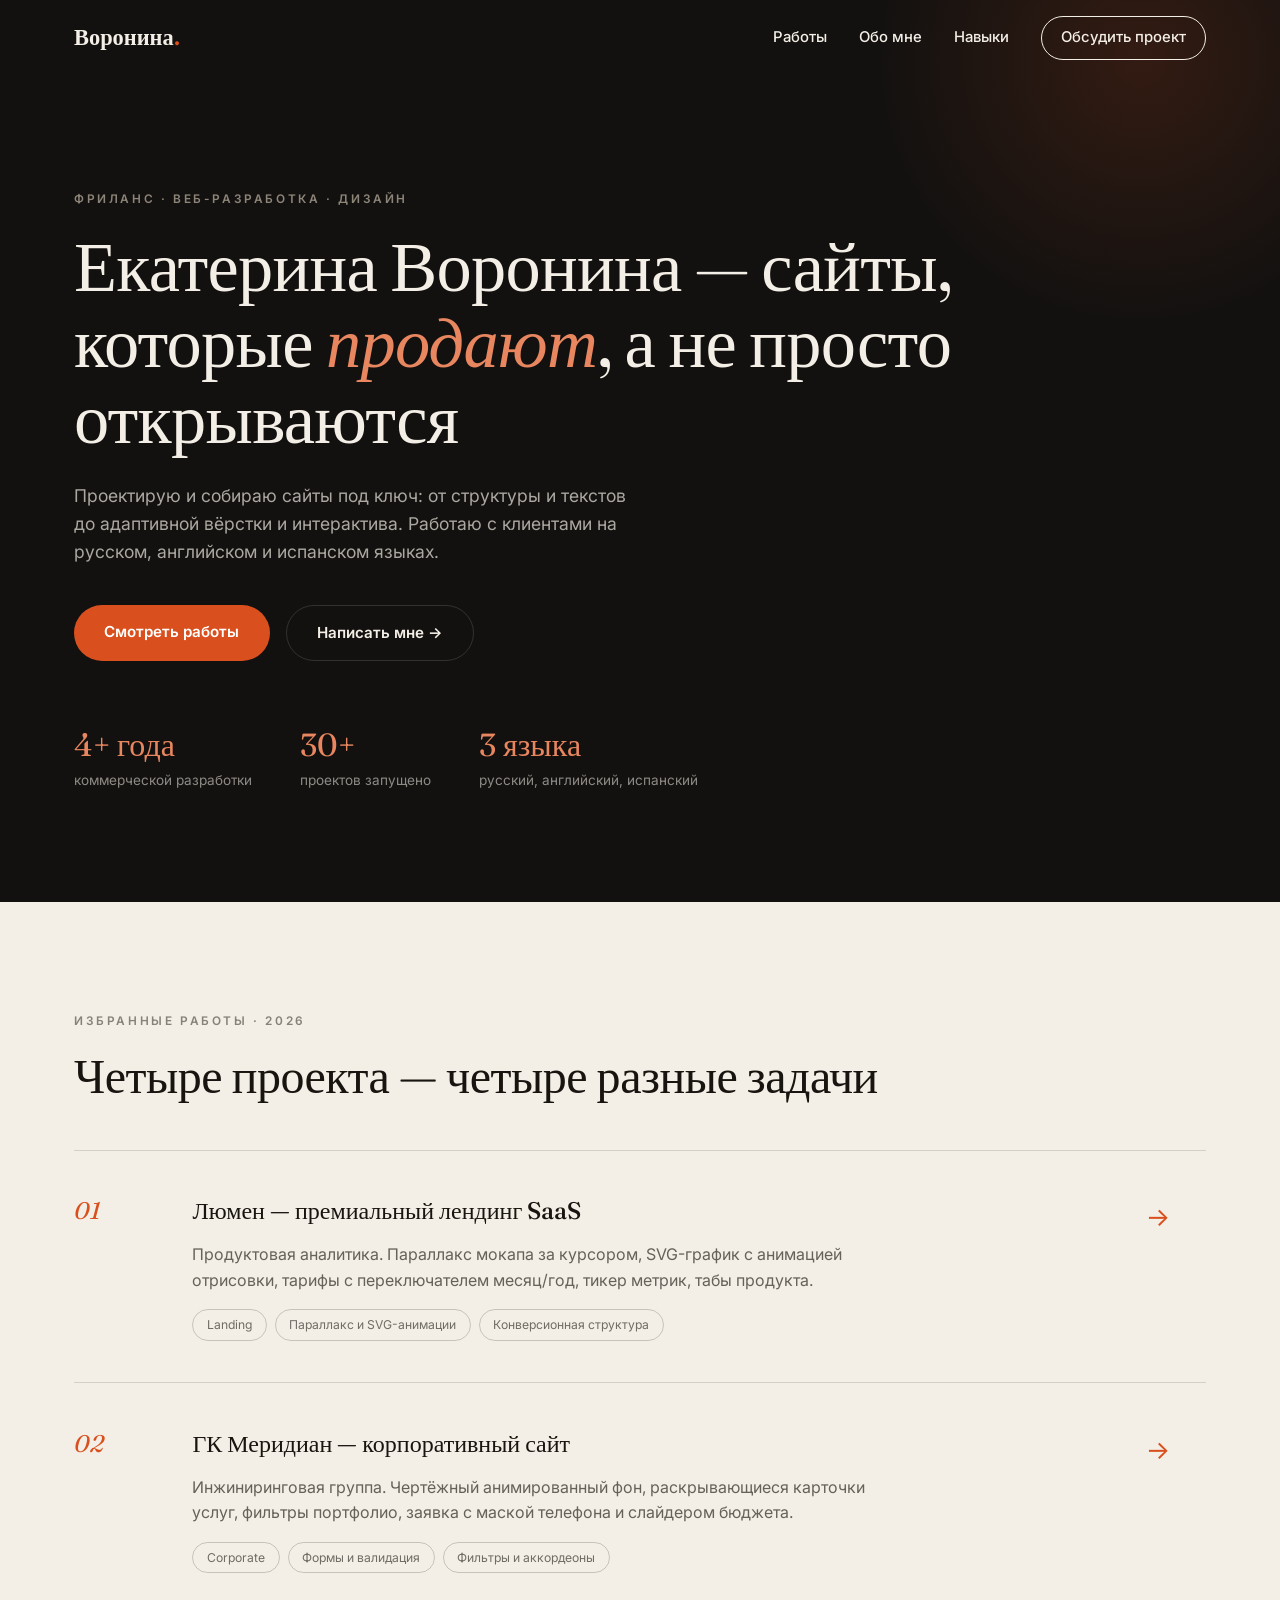
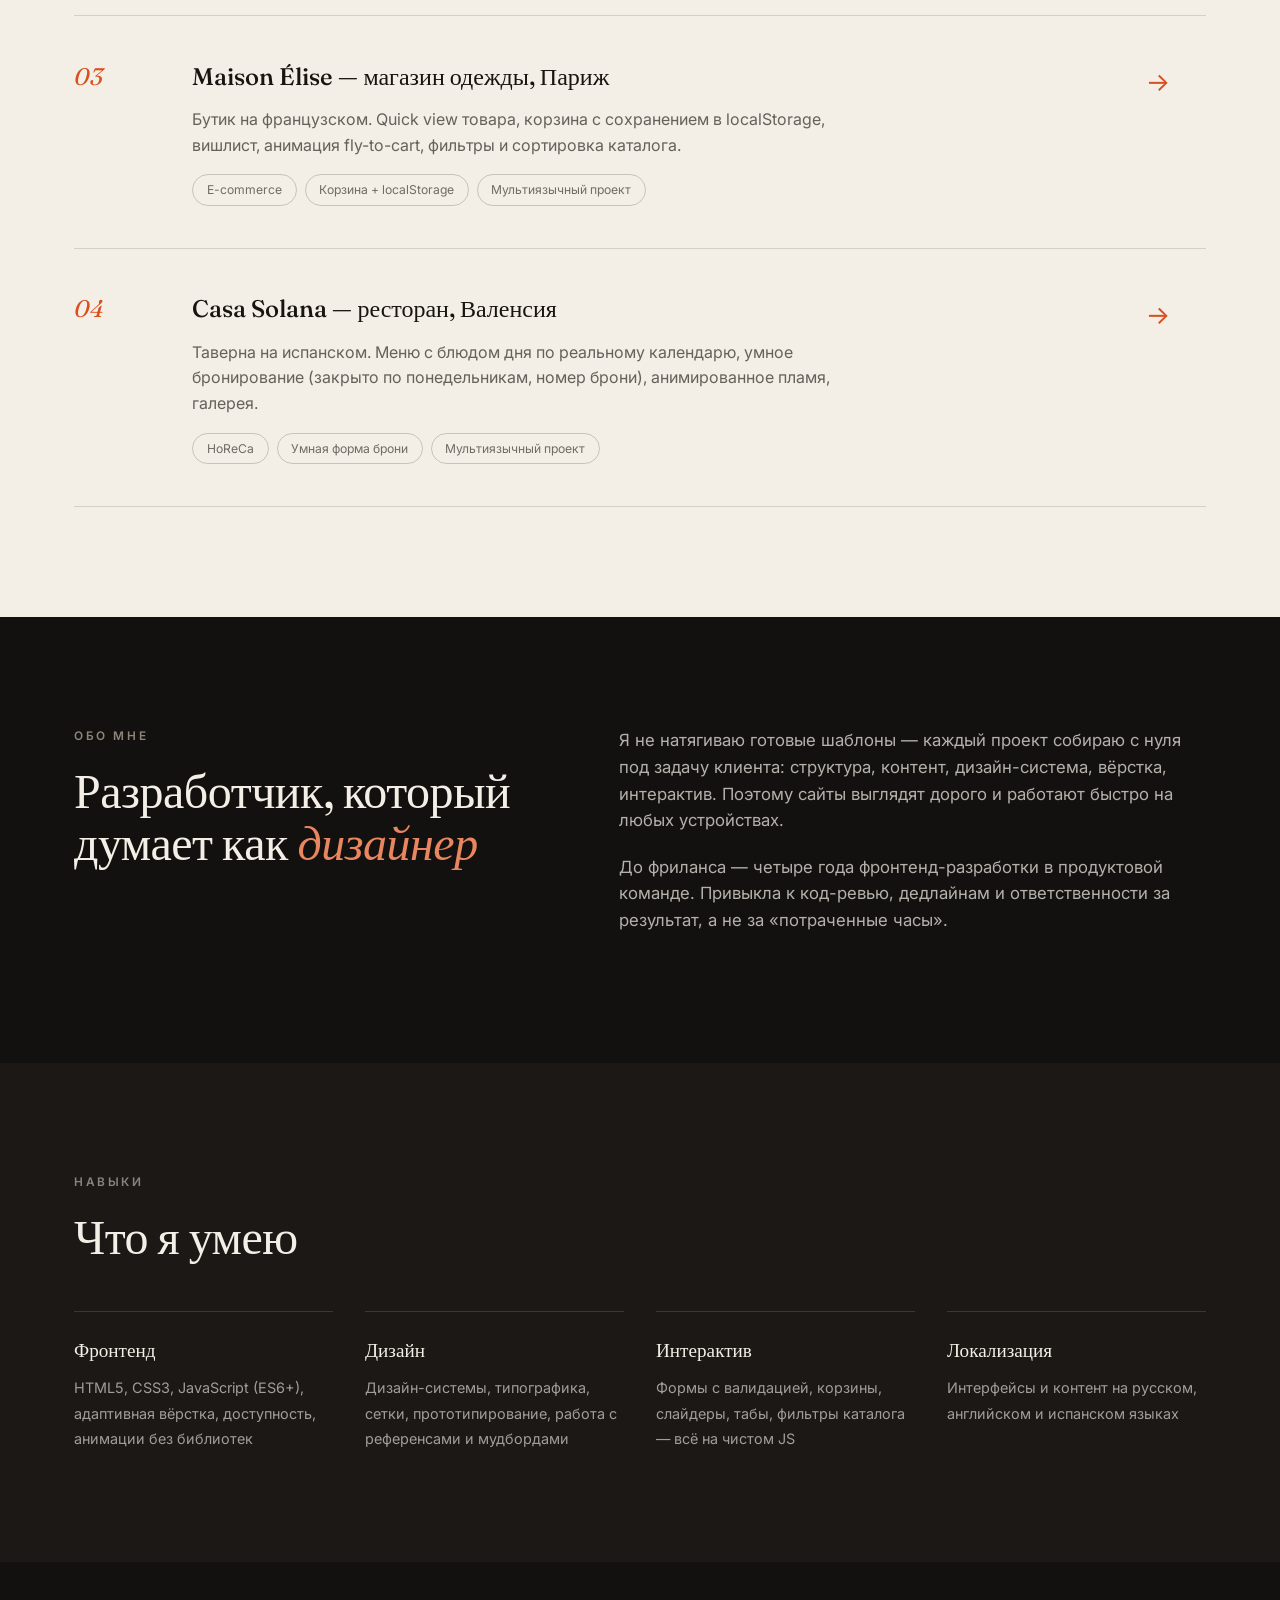
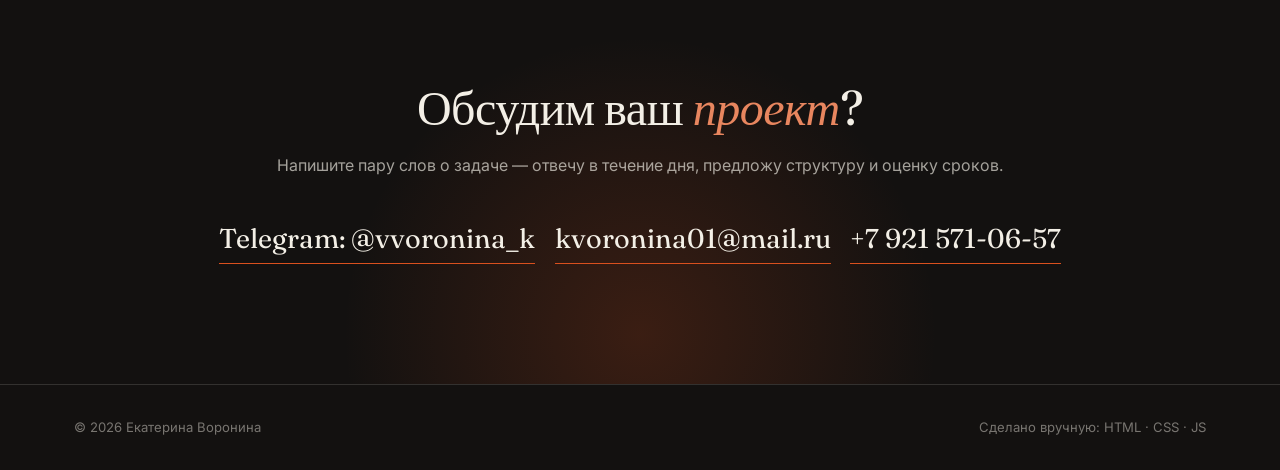
==== index.html @ fabebc10 "Initial commit: portfolio with 4 projects" ====
<!DOCTYPE html>
<html lang="ru">
<head>
<meta charset="UTF-8">
<meta name="viewport" content="width=device-width, initial-scale=1.0">
<title>Екатерина Воронина — фриланс-разработчик сайтов</title>
<meta name="description" content="Портфолио Екатерины Ворониной: премиальные лендинги, корпоративные сайты, интернет-магазины и сайты ресторанов. Дизайн и фронтенд-разработка под ключ.">
<link rel="preconnect" href="https://fonts.googleapis.com">
<link rel="preconnect" href="https://fonts.gstatic.com" crossorigin>
<link href="https://fonts.googleapis.com/css2?family=Fraunces:ital,opsz,wght@0,9..144,300..700;1,9..144,300..700&family=Inter:wght@400;500;600&display=swap" rel="stylesheet">
<link rel="icon" type="image/svg+xml" href="favicon.svg">
<link rel="stylesheet" href="hub.css">
</head>
<body>

<header class="site-header" id="siteHeader">
  <div class="container header-inner">
    <a href="#" class="logo">Воронина<span>.</span></a>
    <nav class="nav" id="nav">
      <a href="#works">Работы</a>
      <a href="#about">Обо мне</a>
      <a href="#skills">Навыки</a>
      <a href="#contact" class="nav-cta">Обсудить проект</a>
    </nav>
    <button class="burger" id="burger" aria-label="Меню" aria-expanded="false"><span></span><span></span></button>
  </div>
</header>

<main>

<section class="hero">
  <div class="container">
    <p class="overline reveal">Фриланс · веб-разработка · дизайн</p>
    <h1 class="reveal d1">Екатерина Воронина — сайты, которые <em>продают</em>, а не просто открываются</h1>
    <p class="lead reveal d2">Проектирую и собираю сайты под ключ: от структуры и текстов до адаптивной вёрстки и интерактива. Работаю с клиентами на русском, английском и испанском языках.</p>
    <div class="hero-actions reveal d3">
      <a href="#works" class="btn btn-primary">Смотреть работы</a>
      <a href="#contact" class="btn btn-ghost">Написать мне →</a>
    </div>
    <dl class="hero-stats reveal d4">
      <div><dt>4+ года</dt><dd>коммерческой разработки</dd></div>
      <div><dt>30+</dt><dd>проектов запущено</dd></div>
      <div><dt>3 языка</dt><dd>русский, английский, испанский</dd></div>
    </dl>
  </div>
</section>

<section class="works" id="works">
  <div class="container">
    <p class="overline light reveal">Избранные работы · 2026</p>
    <h2 class="reveal d1">Четыре проекта — четыре разные задачи</h2>
    <div class="works-list">

      <a class="work reveal" href="01-premium-landing/index.html">
        <span class="work-num">01</span>
        <div class="work-body">
          <h3>Люмен — премиальный лендинг SaaS</h3>
          <p>Продуктовая аналитика. Параллакс мокапа за курсором, SVG-график с анимацией отрисовки, тарифы с переключателем месяц/год, тикер метрик, табы продукта.</p>
          <ul class="work-tags"><li>Landing</li><li>Параллакс и SVG-анимации</li><li>Конверсионная структура</li></ul>
        </div>
        <span class="work-arrow">→</span>
      </a>

      <a class="work reveal d1" href="02-corporate-site/index.html">
        <span class="work-num">02</span>
        <div class="work-body">
          <h3>ГК Меридиан — корпоративный сайт</h3>
          <p>Инжиниринговая группа. Чертёжный анимированный фон, раскрывающиеся карточки услуг, фильтры портфолио, заявка с маской телефона и слайдером бюджета.</p>
          <ul class="work-tags"><li>Corporate</li><li>Формы и валидация</li><li>Фильтры и аккордеоны</li></ul>
        </div>
        <span class="work-arrow">→</span>
      </a>

      <a class="work reveal d2" href="03-french-shop/index.html">
        <span class="work-num">03</span>
        <div class="work-body">
          <h3>Maison Élise — магазин одежды, Париж</h3>
          <p>Бутик на французском. Quick view товара, корзина с сохранением в localStorage, вишлист, анимация fly-to-cart, фильтры и сортировка каталога.</p>
          <ul class="work-tags"><li>E-commerce</li><li>Корзина + localStorage</li><li>Мультиязычный проект</li></ul>
        </div>
        <span class="work-arrow">→</span>
      </a>

      <a class="work reveal d3" href="04-spanish-restaurant/index.html">
        <span class="work-num">04</span>
        <div class="work-body">
          <h3>Casa Solana — ресторан, Валенсия</h3>
          <p>Таверна на испанском. Меню с блюдом дня по реальному календарю, умное бронирование (закрыто по понедельникам, номер брони), анимированное пламя, галерея.</p>
          <ul class="work-tags"><li>HoReCa</li><li>Умная форма брони</li><li>Мультиязычный проект</li></ul>
        </div>
        <span class="work-arrow">→</span>
      </a>

    </div>
  </div>
</section>

<section class="about" id="about">
  <div class="container about-grid">
    <div>
      <p class="overline reveal">Обо мне</p>
      <h2 class="reveal d1">Разработчик, который думает как <em>дизайнер</em></h2>
    </div>
    <div class="about-copy">
      <p class="reveal d2">Я не натягиваю готовые шаблоны — каждый проект собираю с нуля под задачу клиента: структура, контент, дизайн-система, вёрстка, интерактив. Поэтому сайты выглядят дорого и работают быстро на любых устройствах.</p>
      <p class="reveal d3">До фриланса — четыре года фронтенд-разработки в продуктовой команде. Привыкла к код-ревью, дедлайнам и ответственности за результат, а не за «потраченные часы».</p>
    </div>
  </div>
</section>

<section class="skills" id="skills">
  <div class="container">
    <p class="overline light reveal">Навыки</p>
    <h2 class="reveal d1">Что я умею</h2>
    <div class="skills-grid">
      <div class="skill reveal"><b>Фронтенд</b><span>HTML5, CSS3, JavaScript (ES6+), адаптивная вёрстка, доступность, анимации без библиотек</span></div>
      <div class="skill reveal d1"><b>Дизайн</b><span>Дизайн-системы, типографика, сетки, прототипирование, работа с референсами и мудбордами</span></div>
      <div class="skill reveal d2"><b>Интерактив</b><span>Формы с валидацией, корзины, слайдеры, табы, фильтры каталога — всё на чистом JS</span></div>
      <div class="skill reveal d3"><b>Локализация</b><span>Интерфейсы и контент на русском, английском и испанском языках</span></div>
    </div>
  </div>
</section>

<section class="contact" id="contact">
  <div class="container contact-inner">
    <h2 class="reveal">Обсудим ваш <em>проект</em>?</h2>
    <p class="reveal d1">Напишите пару слов о задаче — отвечу в течение дня, предложу структуру и оценку сроков.</p>
    <div class="contact-links reveal d2">
      <a href="https://t.me/vvoronina_k" class="contact-link">Telegram: @vvoronina_k</a>
      <a href="mailto:kvoronina01@mail.ru" class="contact-link">kvoronina01@mail.ru</a>
      <a href="tel:+79215710657" class="contact-link">+7 921 571-06-57</a>
    </div>
  </div>
</section>

</main>

<footer class="site-footer">
  <div class="container footer-inner">
    <span>© 2026 Екатерина Воронина</span>
    <span>Сделано вручную: HTML · CSS · JS</span>
  </div>
</footer>

<script src="hub.js"></script>
</body>
</html>
---- hub.css ----
/* ===== Портфолио Екатерины Ворониной — обложка ===== */
:root{
  --dark:#131110;
  --dark-2:#1b1816;
  --paper:#f3efe6;
  --ink:#181510;
  --terra:#d9501e;
  --terra-soft:#e8865f;
  --muted:#8d8578;
  --line:rgba(243,239,230,.14);
  --font-display:"Fraunces", Georgia, serif;
  --font-body:"Inter", -apple-system, sans-serif;
}
*{margin:0;padding:0;box-sizing:border-box}
html{scroll-behavior:smooth}
body{font-family:var(--font-body);background:var(--dark);color:var(--paper);line-height:1.6;font-size:16px;-webkit-font-smoothing:antialiased}
::selection{background:var(--terra);color:#fff}
.container{max-width:1180px;margin:0 auto;padding:0 24px}
h1,h2{font-family:var(--font-display);font-weight:400;line-height:1.08;letter-spacing:-.01em}
h1{font-size:clamp(2.4rem,5.6vw,4.4rem);max-width:20ch}
h2{font-size:clamp(1.9rem,3.8vw,3rem)}
h1 em,h2 em{font-style:italic;color:var(--terra-soft)}
h3{font-family:var(--font-display);font-size:1.5rem;font-weight:500}
.overline{font-size:.74rem;letter-spacing:.22em;text-transform:uppercase;color:var(--muted);font-weight:600;margin-bottom:1.2rem}
.overline.light{color:rgba(243,239,230,.5)}

/* header */
.site-header{position:fixed;inset:0 0 auto 0;z-index:100;transition:background .3s,box-shadow .3s}
.site-header.scrolled{background:rgba(19,17,16,.92);backdrop-filter:blur(12px);box-shadow:0 1px 0 var(--line)}
.header-inner{display:flex;align-items:center;justify-content:space-between;height:76px}
.logo{font-family:var(--font-display);font-size:1.4rem;font-weight:600;color:var(--paper);text-decoration:none}
.logo span{color:var(--terra)}
.nav{display:flex;align-items:center;gap:2rem}
.nav a{color:var(--paper);text-decoration:none;font-size:.93rem;font-weight:500;transition:color .2s}
.nav a:hover{color:var(--terra-soft)}
.nav-cta{border:1px solid var(--paper);border-radius:999px;padding:.6rem 1.2rem;transition:.25s!important}
.nav-cta:hover{background:var(--paper);color:var(--ink)!important}
.burger{display:none;background:none;border:0;cursor:pointer;width:34px;height:26px;position:relative;z-index:110}
.burger span{position:absolute;left:0;width:100%;height:2px;background:var(--paper);transition:.3s}
.burger span:first-child{top:6px}.burger span:last-child{bottom:6px}
.burger.open span:first-child{top:12px;transform:rotate(45deg)}
.burger.open span:last-child{bottom:12px;transform:rotate(-45deg)}

/* hero */
.hero{padding:190px 0 110px;position:relative;overflow:hidden}
.hero::before{content:"";position:absolute;top:-240px;right:-160px;width:600px;height:600px;background:radial-gradient(circle,rgba(217,80,30,.16),transparent 62%);pointer-events:none}
.lead{color:rgba(243,239,230,.68);max-width:36rem;font-size:1.1rem;margin:1.6rem 0 2.4rem}
.hero-actions{display:flex;gap:1rem;flex-wrap:wrap}
.btn{display:inline-block;padding:.95rem 1.9rem;border-radius:999px;font-weight:600;text-decoration:none;font-size:.95rem;transition:.25s}
.btn-primary{background:var(--terra);color:#fff}
.btn-primary:hover{background:#c2451a;transform:translateY(-2px);box-shadow:0 10px 26px rgba(217,80,30,.3)}
.btn-ghost{color:var(--paper);border:1px solid var(--line)}
.btn-ghost:hover{border-color:var(--paper)}
.hero-stats{display:flex;gap:3rem;margin-top:3.6rem;flex-wrap:wrap}
.hero-stats dt{font-family:var(--font-display);font-size:2rem;color:var(--terra-soft)}
.hero-stats dd{font-size:.85rem;color:rgba(243,239,230,.55)}

/* works */
.works{background:var(--paper);color:var(--ink);padding:110px 0}
.works .overline.light{color:rgba(24,21,16,.5)}
.works-list{margin-top:3rem;border-top:1px solid rgba(24,21,16,.14)}
.work{
  display:grid;grid-template-columns:80px 1fr 60px;gap:2.4rem;align-items:start;
  padding:2.6rem 0;border-bottom:1px solid rgba(24,21,16,.14);
  text-decoration:none;color:inherit;transition:background .25s,padding .25s;
}
.work:hover{background:rgba(217,80,30,.05);padding-left:1.2rem;padding-right:1.2rem}
.work-num{font-family:var(--font-display);font-style:italic;font-size:1.5rem;color:var(--terra)}
.work-body p{color:rgba(24,21,16,.65);margin:.7rem 0 1rem;max-width:44rem}
.work-tags{list-style:none;display:flex;gap:.5rem;flex-wrap:wrap}
.work-tags li{font-size:.76rem;padding:.32rem .85rem;border:1px solid rgba(24,21,16,.2);border-radius:999px;color:rgba(24,21,16,.6)}
.work-arrow{font-size:1.6rem;color:var(--terra);transition:transform .25s;padding-top:.3rem}
.work:hover .work-arrow{transform:translateX(8px)}

/* about */
.about{padding:110px 0}
.about-grid{display:grid;grid-template-columns:.9fr 1.1fr;gap:4rem;align-items:start}
.about-copy p{color:rgba(243,239,230,.72);font-size:1.05rem;margin-bottom:1.2rem}

/* skills */
.skills{background:var(--dark-2);padding:110px 0}
.skills-grid{display:grid;grid-template-columns:repeat(4,1fr);gap:2rem;margin-top:3rem}
.skill{border-top:1px solid var(--line);padding-top:1.4rem}
.skill b{display:block;font-family:var(--font-display);font-size:1.2rem;font-weight:500;margin-bottom:.6rem}
.skill span{font-size:.9rem;color:rgba(243,239,230,.62)}

/* contact */
.contact{padding:120px 0;text-align:center;position:relative;overflow:hidden}
.contact::before{content:"";position:absolute;bottom:-300px;left:50%;transform:translateX(-50%);width:700px;height:700px;background:radial-gradient(circle,rgba(217,80,30,.2),transparent 60%)}
.contact-inner{position:relative}
.contact p{color:rgba(243,239,230,.65);margin:1.2rem 0 2.4rem}
.contact-links{display:flex;gap:1.2rem;justify-content:center;flex-wrap:wrap}
.contact-link{
  font-family:var(--font-display);font-size:clamp(1.2rem,2.6vw,1.7rem);color:var(--paper);
  text-decoration:none;border-bottom:1px solid var(--terra);padding-bottom:.2rem;transition:color .2s;
}
.contact-link:hover{color:var(--terra-soft)}

/* footer */
.site-footer{border-top:1px solid var(--line);padding:2rem 0}
.footer-inner{display:flex;justify-content:space-between;gap:1rem;flex-wrap:wrap;font-size:.82rem;color:rgba(243,239,230,.45)}

/* reveal */
.reveal{opacity:0;transform:translateY(26px);transition:opacity .7s ease,transform .7s ease}
.reveal.visible{opacity:1;transform:none}
.reveal.d1{transition-delay:.08s}.reveal.d2{transition-delay:.16s}
.reveal.d3{transition-delay:.24s}.reveal.d4{transition-delay:.32s}

/* responsive */
@media (max-width:960px){
  .about-grid{grid-template-columns:1fr;gap:2rem}
  .skills-grid{grid-template-columns:repeat(2,1fr)}
  .work{grid-template-columns:50px 1fr 40px;gap:1.4rem}
}
@media (max-width:720px){
  .burger{display:block}
  .nav{
    position:fixed;inset:0;background:var(--dark);flex-direction:column;
    justify-content:center;gap:2.2rem;transform:translateY(-100%);
    transition:transform .4s cubic-bezier(.7,0,.3,1);
  }
  .nav.open{transform:none}
  .nav a{font-size:1.4rem;font-family:var(--font-display)}
  .hero{padding-top:140px}
  .skills-grid{grid-template-columns:1fr}
  .hero-stats{gap:1.6rem}
  .work{grid-template-columns:1fr;gap:.6rem}
  .work-arrow{display:none}
}
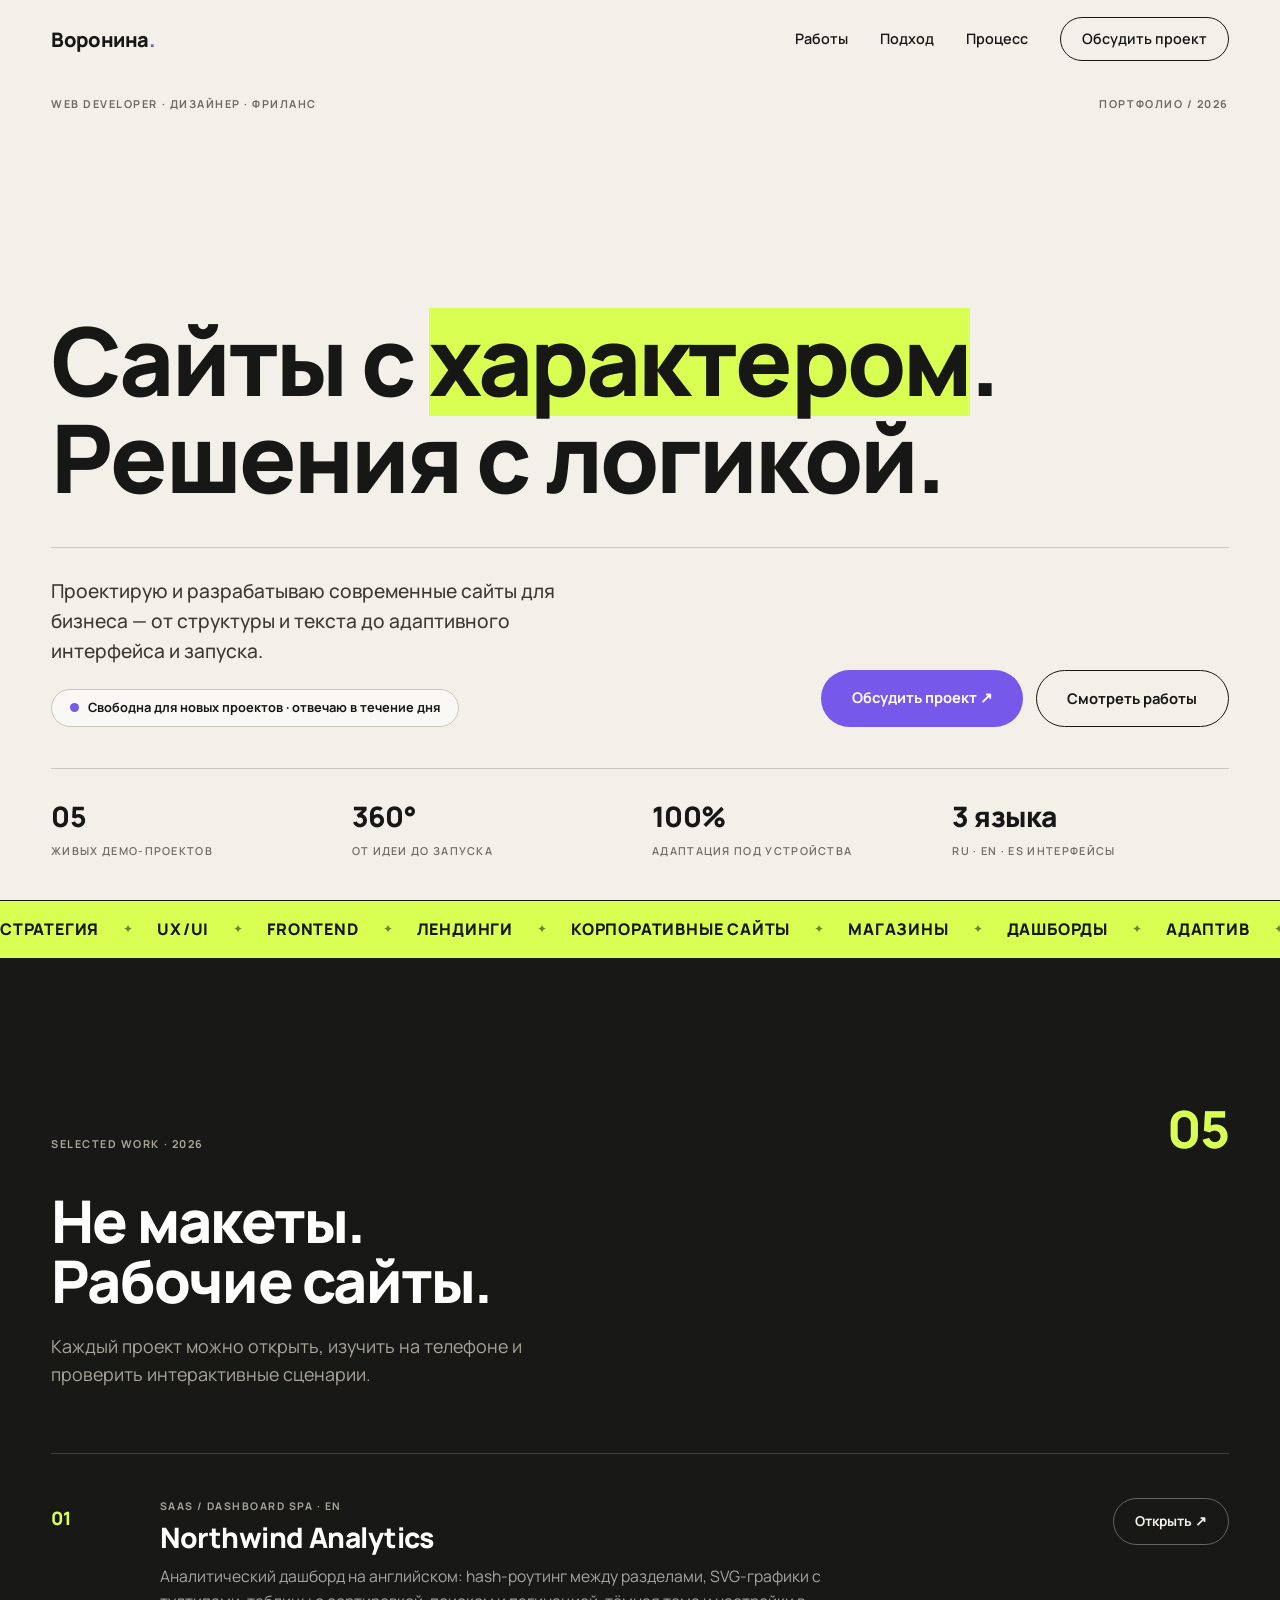
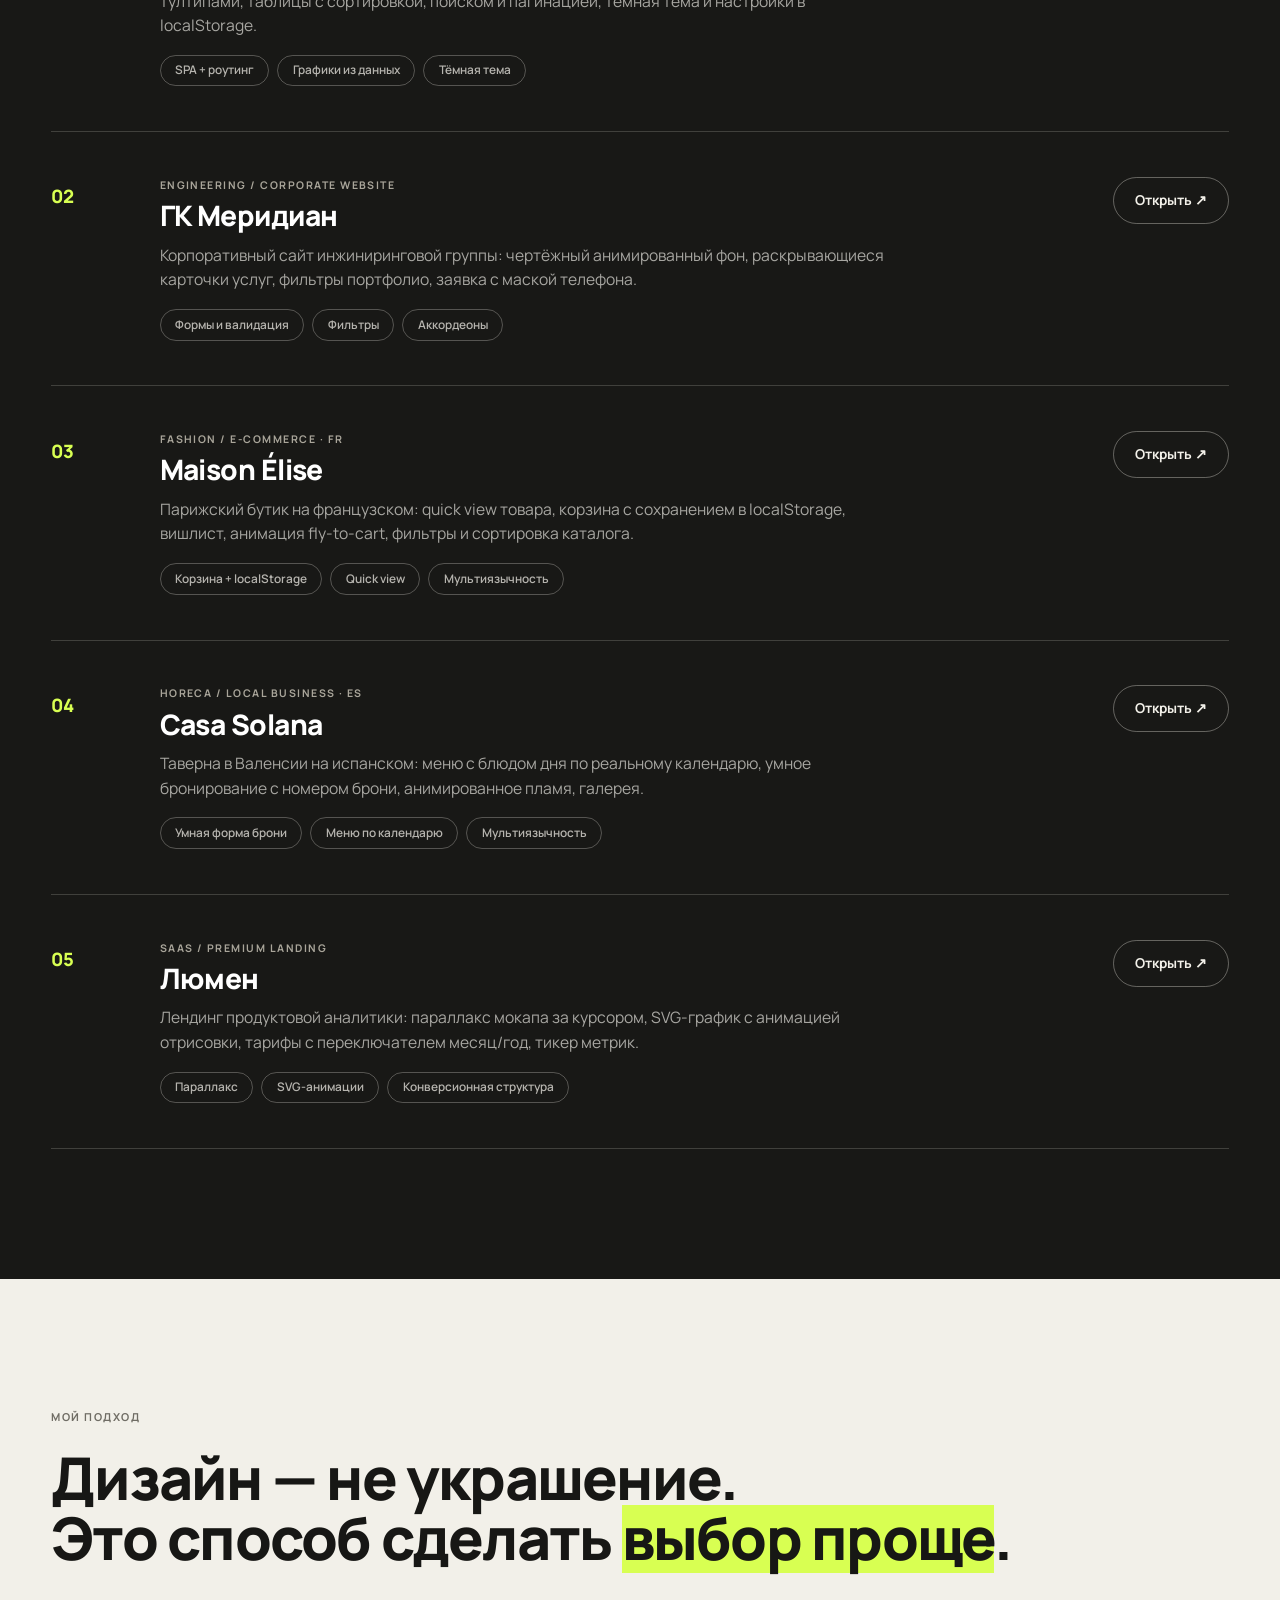
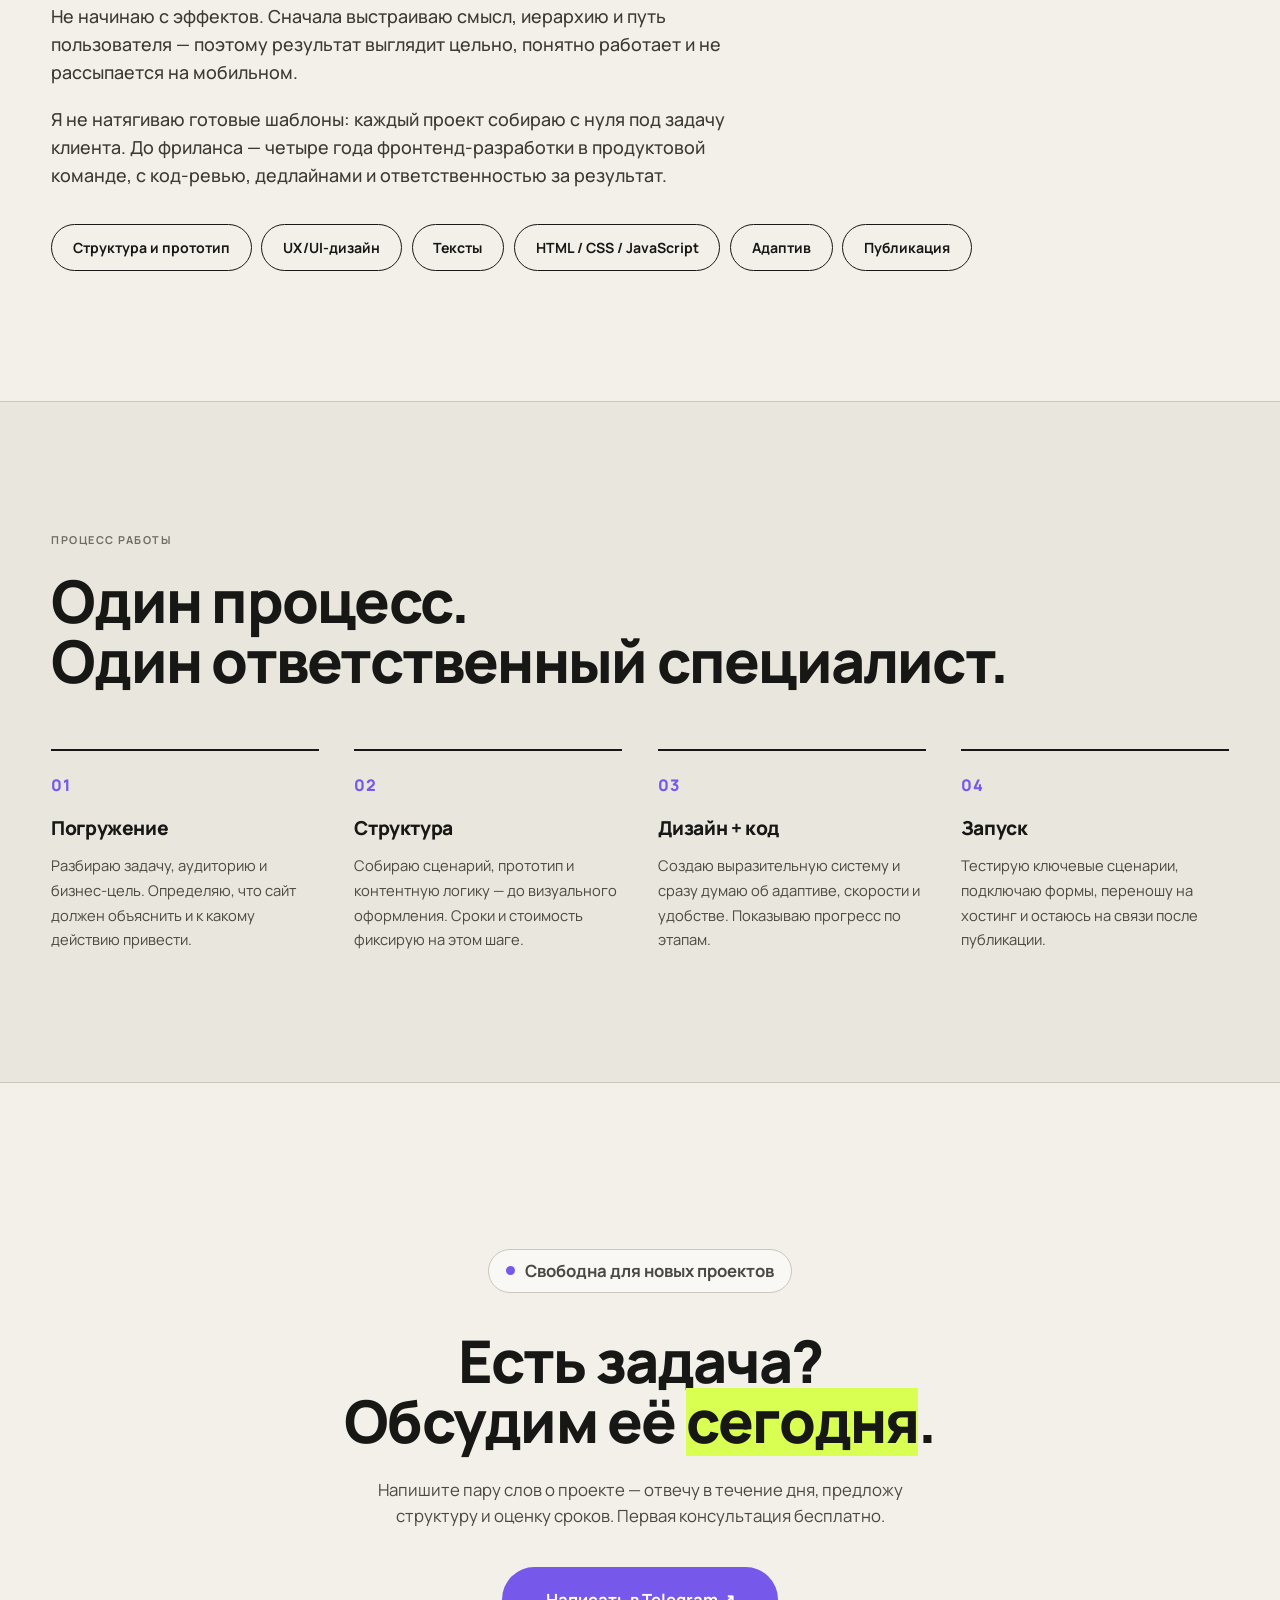
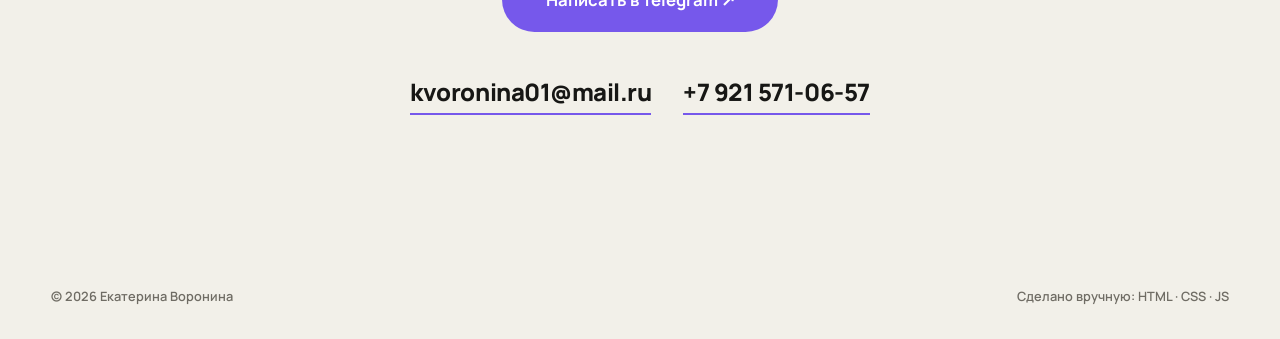
==== commit 221c0205: "Fix highlight overlap, add analytics dashboard project" ====
--- a/index.html
+++ b/index.html
@@ -3,11 +3,11 @@
 <head>
 <meta charset="UTF-8">
 <meta name="viewport" content="width=device-width, initial-scale=1.0">
-<title>Екатерина Воронина — фриланс-разработчик сайтов</title>
+<title>Екатерина Воронина — веб-разработчик и дизайнер</title>
 <meta name="description" content="Портфолио Екатерины Ворониной: премиальные лендинги, корпоративные сайты, интернет-магазины и сайты ресторанов. Дизайн и фронтенд-разработка под ключ.">
 <link rel="preconnect" href="https://fonts.googleapis.com">
 <link rel="preconnect" href="https://fonts.gstatic.com" crossorigin>
-<link href="https://fonts.googleapis.com/css2?family=Fraunces:ital,opsz,wght@0,9..144,300..700;1,9..144,300..700&family=Inter:wght@400;500;600&display=swap" rel="stylesheet">
+<link href="https://fonts.googleapis.com/css2?family=Manrope:wght@400;500;600;700;800&display=swap" rel="stylesheet">
 <link rel="icon" type="image/svg+xml" href="favicon.svg">
 <link rel="stylesheet" href="hub.css">
 </head>
@@ -18,8 +18,8 @@
     <a href="#" class="logo">Воронина<span>.</span></a>
     <nav class="nav" id="nav">
       <a href="#works">Работы</a>
-      <a href="#about">Обо мне</a>
-      <a href="#skills">Навыки</a>
+      <a href="#about">Подход</a>
+      <a href="#process">Процесс</a>
       <a href="#contact" class="nav-cta">Обсудить проект</a>
     </nav>
     <button class="burger" id="burger" aria-label="Меню" aria-expanded="false"><span></span><span></span></button>
@@ -29,66 +29,99 @@
 <main>
 
 <section class="hero">
-  <div class="container">
-    <p class="overline reveal">Фриланс · веб-разработка · дизайн</p>
-    <h1 class="reveal d1">Екатерина Воронина — сайты, которые <em>продают</em>, а не просто открываются</h1>
-    <p class="lead reveal d2">Проектирую и собираю сайты под ключ: от структуры и текстов до адаптивной вёрстки и интерактива. Работаю с клиентами на русском, английском и испанском языках.</p>
-    <div class="hero-actions reveal d3">
-      <a href="#works" class="btn btn-primary">Смотреть работы</a>
-      <a href="#contact" class="btn btn-ghost">Написать мне →</a>
+  <div class="hero-eyebrow">
+    <span>Web developer · дизайнер · фриланс</span>
+    <span>Портфолио / 2026</span>
+  </div>
+  <h1 class="reveal">Сайты с <span class="hl">характером</span>.<br>Решения с логикой.</h1>
+  <div class="hero-summary reveal d1">
+    <div>
+      <p class="lead">Проектирую и разрабатываю современные сайты для бизнеса — от структуры и текста до адаптивного интерфейса и запуска.</p>
+      <p class="badge"><span class="badge-dot"></span>Свободна для новых проектов · отвечаю в течение дня</p>
     </div>
-    <dl class="hero-stats reveal d4">
-      <div><dt>4+ года</dt><dd>коммерческой разработки</dd></div>
-      <div><dt>30+</dt><dd>проектов запущено</dd></div>
-      <div><dt>3 языка</dt><dd>русский, английский, испанский</dd></div>
-    </dl>
+    <div class="hero-actions">
+      <a href="#contact" class="btn btn-primary">Обсудить проект ↗</a>
+      <a href="#works" class="btn btn-ghost">Смотреть работы</a>
+    </div>
   </div>
+  <dl class="hero-stats reveal d2">
+    <div><dt>05</dt><dd>живых демо-проектов</dd></div>
+    <div><dt>360°</dt><dd>от идеи до запуска</dd></div>
+    <div><dt>100%</dt><dd>адаптация под устройства</dd></div>
+    <div><dt>3 языка</dt><dd>RU · EN · ES интерфейсы</dd></div>
+  </dl>
 </section>
+
+<div class="marquee" aria-hidden="true">
+  <div class="marquee-track">
+    <span><b>Стратегия</b><i>✦</i><b>UX/UI</b><i>✦</i><b>Frontend</b><i>✦</i><b>Лендинги</b><i>✦</i><b>Корпоративные сайты</b><i>✦</i><b>Магазины</b><i>✦</i><b>Дашборды</b><i>✦</i><b>Адаптив</b><i>✦</i></span>
+    <span><b>Стратегия</b><i>✦</i><b>UX/UI</b><i>✦</i><b>Frontend</b><i>✦</i><b>Лендинги</b><i>✦</i><b>Корпоративные сайты</b><i>✦</i><b>Магазины</b><i>✦</i><b>Дашборды</b><i>✦</i><b>Адаптив</b><i>✦</i></span>
+  </div>
+</div>
 
 <section class="works" id="works">
   <div class="container">
-    <p class="overline light reveal">Избранные работы · 2026</p>
-    <h2 class="reveal d1">Четыре проекта — четыре разные задачи</h2>
+    <div class="works-head reveal">
+      <p class="overline">Selected work · 2026</p>
+      <span class="works-count">05</span>
+    </div>
+    <h2 class="reveal d1">Не макеты.<br>Рабочие сайты.</h2>
+    <p class="works-note reveal d2">Каждый проект можно открыть, изучить на телефоне и проверить интерактивные сценарии.</p>
     <div class="works-list">
 
-      <a class="work reveal" href="01-premium-landing/index.html">
+      <a class="work reveal" href="05-analytics-dashboard/index.html">
         <span class="work-num">01</span>
         <div class="work-body">
-          <h3>Люмен — премиальный лендинг SaaS</h3>
-          <p>Продуктовая аналитика. Параллакс мокапа за курсором, SVG-график с анимацией отрисовки, тарифы с переключателем месяц/год, тикер метрик, табы продукта.</p>
-          <ul class="work-tags"><li>Landing</li><li>Параллакс и SVG-анимации</li><li>Конверсионная структура</li></ul>
+          <p class="work-cat">SaaS / Dashboard SPA · EN</p>
+          <h3>Northwind Analytics</h3>
+          <p class="work-desc">Аналитический дашборд на английском: hash-роутинг между разделами, SVG-графики с тултипами, таблицы с сортировкой, поиском и пагинацией, тёмная тема и настройки в localStorage.</p>
+          <ul class="work-tags"><li>SPA + роутинг</li><li>Графики из данных</li><li>Тёмная тема</li></ul>
         </div>
-        <span class="work-arrow">→</span>
+        <span class="work-open">Открыть ↗</span>
       </a>
 
       <a class="work reveal d1" href="02-corporate-site/index.html">
         <span class="work-num">02</span>
         <div class="work-body">
-          <h3>ГК Меридиан — корпоративный сайт</h3>
-          <p>Инжиниринговая группа. Чертёжный анимированный фон, раскрывающиеся карточки услуг, фильтры портфолио, заявка с маской телефона и слайдером бюджета.</p>
-          <ul class="work-tags"><li>Corporate</li><li>Формы и валидация</li><li>Фильтры и аккордеоны</li></ul>
+          <p class="work-cat">Engineering / Corporate website</p>
+          <h3>ГК Меридиан</h3>
+          <p class="work-desc">Корпоративный сайт инжиниринговой группы: чертёжный анимированный фон, раскрывающиеся карточки услуг, фильтры портфолио, заявка с маской телефона.</p>
+          <ul class="work-tags"><li>Формы и валидация</li><li>Фильтры</li><li>Аккордеоны</li></ul>
         </div>
-        <span class="work-arrow">→</span>
+        <span class="work-open">Открыть ↗</span>
       </a>
 
       <a class="work reveal d2" href="03-french-shop/index.html">
         <span class="work-num">03</span>
         <div class="work-body">
-          <h3>Maison Élise — магазин одежды, Париж</h3>
-          <p>Бутик на французском. Quick view товара, корзина с сохранением в localStorage, вишлист, анимация fly-to-cart, фильтры и сортировка каталога.</p>
-          <ul class="work-tags"><li>E-commerce</li><li>Корзина + localStorage</li><li>Мультиязычный проект</li></ul>
+          <p class="work-cat">Fashion / E-commerce · FR</p>
+          <h3>Maison Élise</h3>
+          <p class="work-desc">Парижский бутик на французском: quick view товара, корзина с сохранением в localStorage, вишлист, анимация fly-to-cart, фильтры и сортировка каталога.</p>
+          <ul class="work-tags"><li>Корзина + localStorage</li><li>Quick view</li><li>Мультиязычность</li></ul>
         </div>
-        <span class="work-arrow">→</span>
+        <span class="work-open">Открыть ↗</span>
       </a>
 
       <a class="work reveal d3" href="04-spanish-restaurant/index.html">
         <span class="work-num">04</span>
         <div class="work-body">
-          <h3>Casa Solana — ресторан, Валенсия</h3>
-          <p>Таверна на испанском. Меню с блюдом дня по реальному календарю, умное бронирование (закрыто по понедельникам, номер брони), анимированное пламя, галерея.</p>
-          <ul class="work-tags"><li>HoReCa</li><li>Умная форма брони</li><li>Мультиязычный проект</li></ul>
+          <p class="work-cat">HoReCa / Local business · ES</p>
+          <h3>Casa Solana</h3>
+          <p class="work-desc">Таверна в Валенсии на испанском: меню с блюдом дня по реальному календарю, умное бронирование с номером брони, анимированное пламя, галерея.</p>
+          <ul class="work-tags"><li>Умная форма брони</li><li>Меню по календарю</li><li>Мультиязычность</li></ul>
         </div>
-        <span class="work-arrow">→</span>
+        <span class="work-open">Открыть ↗</span>
+      </a>
+
+      <a class="work reveal d4" href="01-premium-landing/index.html">
+        <span class="work-num">05</span>
+        <div class="work-body">
+          <p class="work-cat">SaaS / Premium landing</p>
+          <h3>Люмен</h3>
+          <p class="work-desc">Лендинг продуктовой аналитики: параллакс мокапа за курсором, SVG-график с анимацией отрисовки, тарифы с переключателем месяц/год, тикер метрик.</p>
+          <ul class="work-tags"><li>Параллакс</li><li>SVG-анимации</li><li>Конверсионная структура</li></ul>
+        </div>
+        <span class="work-open">Открыть ↗</span>
       </a>
 
     </div>
@@ -96,37 +129,46 @@
 </section>
 
 <section class="about" id="about">
-  <div class="container about-grid">
-    <div>
-      <p class="overline reveal">Обо мне</p>
-      <h2 class="reveal d1">Разработчик, который думает как <em>дизайнер</em></h2>
+  <div class="container">
+    <p class="overline reveal">Мой подход</p>
+    <h2 class="reveal d1">Дизайн — не украшение.<br>Это способ сделать <span class="hl">выбор проще</span>.</h2>
+    <div class="about-copy reveal d2">
+      <p>Не начинаю с эффектов. Сначала выстраиваю смысл, иерархию и путь пользователя — поэтому результат выглядит цельно, понятно работает и не рассыпается на мобильном.</p>
+      <p>Я не натягиваю готовые шаблоны: каждый проект собираю с нуля под задачу клиента. До фриланса — четыре года фронтенд-разработки в продуктовой команде, с код-ревью, дедлайнами и ответственностью за результат.</p>
     </div>
-    <div class="about-copy">
-      <p class="reveal d2">Я не натягиваю готовые шаблоны — каждый проект собираю с нуля под задачу клиента: структура, контент, дизайн-система, вёрстка, интерактив. Поэтому сайты выглядят дорого и работают быстро на любых устройствах.</p>
-      <p class="reveal d3">До фриланса — четыре года фронтенд-разработки в продуктовой команде. Привыкла к код-ревью, дедлайнам и ответственности за результат, а не за «потраченные часы».</p>
-    </div>
+    <ul class="chips reveal d3">
+      <li>Структура и прототип</li>
+      <li>UX/UI-дизайн</li>
+      <li>Тексты</li>
+      <li>HTML / CSS / JavaScript</li>
+      <li>Адаптив</li>
+      <li>Публикация</li>
+    </ul>
   </div>
 </section>
 
-<section class="skills" id="skills">
+<section class="process" id="process">
   <div class="container">
-    <p class="overline light reveal">Навыки</p>
-    <h2 class="reveal d1">Что я умею</h2>
-    <div class="skills-grid">
-      <div class="skill reveal"><b>Фронтенд</b><span>HTML5, CSS3, JavaScript (ES6+), адаптивная вёрстка, доступность, анимации без библиотек</span></div>
-      <div class="skill reveal d1"><b>Дизайн</b><span>Дизайн-системы, типографика, сетки, прототипирование, работа с референсами и мудбордами</span></div>
-      <div class="skill reveal d2"><b>Интерактив</b><span>Формы с валидацией, корзины, слайдеры, табы, фильтры каталога — всё на чистом JS</span></div>
-      <div class="skill reveal d3"><b>Локализация</b><span>Интерфейсы и контент на русском, английском и испанском языках</span></div>
+    <p class="overline reveal">Процесс работы</p>
+    <h2 class="reveal d1">Один процесс.<br>Один ответственный специалист.</h2>
+    <div class="steps-grid">
+      <div class="step reveal"><span class="step-num">01</span><b>Погружение</b><span>Разбираю задачу, аудиторию и бизнес-цель. Определяю, что сайт должен объяснить и к какому действию привести.</span></div>
+      <div class="step reveal d1"><span class="step-num">02</span><b>Структура</b><span>Собираю сценарий, прототип и контентную логику — до визуального оформления. Сроки и стоимость фиксирую на этом шаге.</span></div>
+      <div class="step reveal d2"><span class="step-num">03</span><b>Дизайн + код</b><span>Создаю выразительную систему и сразу думаю об адаптиве, скорости и удобстве. Показываю прогресс по этапам.</span></div>
+      <div class="step reveal d3"><span class="step-num">04</span><b>Запуск</b><span>Тестирую ключевые сценарии, подключаю формы, переношу на хостинг и остаюсь на связи после публикации.</span></div>
     </div>
   </div>
 </section>
 
 <section class="contact" id="contact">
   <div class="container contact-inner">
-    <h2 class="reveal">Обсудим ваш <em>проект</em>?</h2>
-    <p class="reveal d1">Напишите пару слов о задаче — отвечу в течение дня, предложу структуру и оценку сроков.</p>
-    <div class="contact-links reveal d2">
-      <a href="https://t.me/vvoronina_k" class="contact-link">Telegram: @vvoronina_k</a>
+    <p class="badge badge-center reveal"><span class="badge-dot"></span>Свободна для новых проектов</p>
+    <h2 class="reveal d1">Есть задача?<br>Обсудим её <span class="hl">сегодня</span>.</h2>
+    <p class="reveal d2">Напишите пару слов о проекте — отвечу в течение дня, предложу структуру и оценку сроков. Первая консультация бесплатно.</p>
+    <div class="reveal d3">
+      <a href="https://t.me/vvoronina_k" class="btn btn-primary btn-big">Написать в Telegram ↗</a>
+    </div>
+    <div class="contact-links reveal d4">
       <a href="mailto:kvoronina01@mail.ru" class="contact-link">kvoronina01@mail.ru</a>
       <a href="tel:+79215710657" class="contact-link">+7 921 571-06-57</a>
     </div>
--- a/hub.css
+++ b/hub.css
@@ -1,104 +1,151 @@
-/* ===== Портфолио Екатерины Ворониной — обложка ===== */
+/* ===== Портфолио Екатерины Ворониной — обложка (modern paper style) ===== */
 :root{
-  --dark:#131110;
-  --dark-2:#1b1816;
-  --paper:#f3efe6;
-  --ink:#181510;
-  --terra:#d9501e;
-  --terra-soft:#e8865f;
-  --muted:#8d8578;
-  --line:rgba(243,239,230,.14);
-  --font-display:"Fraunces", Georgia, serif;
-  --font-body:"Inter", -apple-system, sans-serif;
+  --paper:#f2f0e9;
+  --paper-2:#e9e6dd;
+  --ink:#171715;
+  --purple:#7658eb;
+  --purple-deep:#5f43d8;
+  --lime:#d8ff52;
+  --line:#cbc7bc;
+  --muted:#6f6c64;
+  --dark:#181816;
+  --dark-line:rgba(242,240,233,.18);
+  --font:"Manrope", -apple-system, Arial, sans-serif;
 }
 *{margin:0;padding:0;box-sizing:border-box}
 html{scroll-behavior:smooth}
-body{font-family:var(--font-body);background:var(--dark);color:var(--paper);line-height:1.6;font-size:16px;-webkit-font-smoothing:antialiased}
-::selection{background:var(--terra);color:#fff}
-.container{max-width:1180px;margin:0 auto;padding:0 24px}
-h1,h2{font-family:var(--font-display);font-weight:400;line-height:1.08;letter-spacing:-.01em}
-h1{font-size:clamp(2.4rem,5.6vw,4.4rem);max-width:20ch}
-h2{font-size:clamp(1.9rem,3.8vw,3rem)}
-h1 em,h2 em{font-style:italic;color:var(--terra-soft)}
-h3{font-family:var(--font-display);font-size:1.5rem;font-weight:500}
-.overline{font-size:.74rem;letter-spacing:.22em;text-transform:uppercase;color:var(--muted);font-weight:600;margin-bottom:1.2rem}
-.overline.light{color:rgba(243,239,230,.5)}
+body{font-family:var(--font);background:var(--paper);color:var(--ink);line-height:1.55;font-size:16px;-webkit-font-smoothing:antialiased}
+::selection{background:var(--lime);color:var(--ink)}
+.container{max-width:1360px;margin:0 auto;padding:0 4vw}
+h1,h2,h3{font-weight:800;letter-spacing:-.03em;line-height:1.02}
+h1{font-size:clamp(2.6rem,7.4vw,7rem)}
+h2{font-size:clamp(2rem,4.6vw,4.3rem)}
+h3{font-size:clamp(1.4rem,2.2vw,2rem);letter-spacing:-.02em}
+.hl{background:linear-gradient(to bottom,transparent .14em,var(--lime) .14em,var(--lime) calc(100% - .08em),transparent calc(100% - .08em));box-decoration-break:clone;-webkit-box-decoration-break:clone}
+.overline{font-size:.68rem;letter-spacing:.14em;text-transform:uppercase;color:var(--muted);font-weight:700}
+.btn{display:inline-block;border-radius:99px;padding:1rem 1.9rem;font-weight:700;font-size:.92rem;text-decoration:none;transition:.25s}
+.btn-primary{background:var(--purple);color:#fff}
+.btn-primary:hover{background:var(--purple-deep);transform:translateY(-2px);box-shadow:0 12px 26px rgba(118,88,235,.35)}
+.btn-ghost{color:var(--ink);border:1px solid var(--ink)}
+.btn-ghost:hover{background:var(--ink);color:var(--paper)}
+.btn-big{font-size:1.05rem;padding:1.2rem 2.7rem;margin-bottom:2.6rem}
 
 /* header */
 .site-header{position:fixed;inset:0 0 auto 0;z-index:100;transition:background .3s,box-shadow .3s}
-.site-header.scrolled{background:rgba(19,17,16,.92);backdrop-filter:blur(12px);box-shadow:0 1px 0 var(--line)}
-.header-inner{display:flex;align-items:center;justify-content:space-between;height:76px}
-.logo{font-family:var(--font-display);font-size:1.4rem;font-weight:600;color:var(--paper);text-decoration:none}
-.logo span{color:var(--terra)}
+.site-header.scrolled{background:rgba(242,240,233,.9);backdrop-filter:blur(12px);box-shadow:0 1px 0 var(--line)}
+.header-inner{display:flex;align-items:center;justify-content:space-between;height:78px}
+.logo{font-size:1.25rem;font-weight:800;letter-spacing:-.02em;color:var(--ink);text-decoration:none}
+.logo span{color:var(--purple)}
 .nav{display:flex;align-items:center;gap:2rem}
-.nav a{color:var(--paper);text-decoration:none;font-size:.93rem;font-weight:500;transition:color .2s}
-.nav a:hover{color:var(--terra-soft)}
-.nav-cta{border:1px solid var(--paper);border-radius:999px;padding:.6rem 1.2rem;transition:.25s!important}
-.nav-cta:hover{background:var(--paper);color:var(--ink)!important}
+.nav a{color:var(--ink);text-decoration:none;font-size:.9rem;font-weight:600;transition:color .2s}
+.nav a:hover{color:var(--purple)}
+.nav-cta{border:1px solid var(--ink);border-radius:99px;padding:.6rem 1.3rem;transition:.25s!important}
+.nav-cta:hover{background:var(--ink);color:var(--paper)!important}
 .burger{display:none;background:none;border:0;cursor:pointer;width:34px;height:26px;position:relative;z-index:110}
-.burger span{position:absolute;left:0;width:100%;height:2px;background:var(--paper);transition:.3s}
+.burger span{position:absolute;left:0;width:100%;height:2px;background:var(--ink);transition:.3s}
 .burger span:first-child{top:6px}.burger span:last-child{bottom:6px}
 .burger.open span:first-child{top:12px;transform:rotate(45deg)}
 .burger.open span:last-child{bottom:12px;transform:rotate(-45deg)}
 
 /* hero */
-.hero{padding:190px 0 110px;position:relative;overflow:hidden}
-.hero::before{content:"";position:absolute;top:-240px;right:-160px;width:600px;height:600px;background:radial-gradient(circle,rgba(217,80,30,.16),transparent 62%);pointer-events:none}
-.lead{color:rgba(243,239,230,.68);max-width:36rem;font-size:1.1rem;margin:1.6rem 0 2.4rem}
-.hero-actions{display:flex;gap:1rem;flex-wrap:wrap}
-.btn{display:inline-block;padding:.95rem 1.9rem;border-radius:999px;font-weight:600;text-decoration:none;font-size:.95rem;transition:.25s}
-.btn-primary{background:var(--terra);color:#fff}
-.btn-primary:hover{background:#c2451a;transform:translateY(-2px);box-shadow:0 10px 26px rgba(217,80,30,.3)}
-.btn-ghost{color:var(--paper);border:1px solid var(--line)}
-.btn-ghost:hover{border-color:var(--paper)}
-.hero-stats{display:flex;gap:3rem;margin-top:3.6rem;flex-wrap:wrap}
-.hero-stats dt{font-family:var(--font-display);font-size:2rem;color:var(--terra-soft)}
-.hero-stats dd{font-size:.85rem;color:rgba(243,239,230,.55)}
+.hero{
+  min-height:100svh;display:flex;flex-direction:column;justify-content:flex-end;
+  gap:2.6rem;padding:120px 4vw 40px;position:relative;overflow:hidden;
+}
+.hero-eyebrow{
+  position:absolute;top:96px;left:4vw;right:4vw;
+  display:flex;justify-content:space-between;gap:1rem;
+  font-size:.68rem;letter-spacing:.14em;text-transform:uppercase;color:var(--muted);font-weight:700;
+}
+.hero-summary{
+  border-top:1px solid var(--line);padding-top:1.8rem;
+  display:grid;grid-template-columns:1.15fr .85fr;gap:40px;align-items:end;
+}
+.lead{font-size:clamp(1rem,1.5vw,1.35rem);font-weight:500;color:#3c3a34;max-width:34rem}
+.hero-actions{display:flex;gap:.8rem;justify-content:flex-end;flex-wrap:wrap}
+.hero-stats{
+  border-top:1px solid var(--line);padding-top:1.6rem;
+  display:grid;grid-template-columns:repeat(4,1fr);gap:1.5rem;
+}
+.hero-stats dt{font-size:clamp(1.4rem,2.2vw,2rem);font-weight:800;letter-spacing:-.02em}
+.hero-stats dd{font-size:.68rem;letter-spacing:.12em;text-transform:uppercase;color:var(--muted);font-weight:600;margin-top:.3rem}
 
-/* works */
-.works{background:var(--paper);color:var(--ink);padding:110px 0}
-.works .overline.light{color:rgba(24,21,16,.5)}
-.works-list{margin-top:3rem;border-top:1px solid rgba(24,21,16,.14)}
+/* badge */
+.badge{
+  display:inline-flex;align-items:center;gap:.6rem;margin-top:1.4rem;
+  font-size:.8rem;font-weight:700;color:var(--ink);
+  border:1px solid var(--line);border-radius:99px;padding:.5rem 1.1rem;background:rgba(255,255,255,.55);
+}
+.badge-center{margin:0 0 2rem}
+.badge-dot{width:9px;height:9px;border-radius:50%;background:var(--purple);flex:none;box-shadow:0 0 0 0 rgba(118,88,235,.45);animation:pulse 2s infinite}
+@keyframes pulse{70%{box-shadow:0 0 0 9px rgba(118,88,235,0)}100%{box-shadow:0 0 0 0 rgba(118,88,235,0)}}
+
+/* marquee */
+.marquee{overflow:hidden;background:var(--lime);border-top:1px solid var(--ink);border-bottom:1px solid var(--ink);padding:1rem 0}
+.marquee-track{display:flex;width:max-content;animation:marquee 26s linear infinite}
+.marquee-track span{display:flex;align-items:center;white-space:nowrap}
+.marquee-track b{font-weight:800;text-transform:uppercase;letter-spacing:.05em;font-size:1rem;color:var(--ink)}
+.marquee-track i{font-style:normal;margin:0 1.5rem;font-size:.75rem;color:rgba(23,23,21,.55)}
+@keyframes marquee{to{transform:translateX(-50%)}}
+
+/* works — тёмный блок */
+.works{background:var(--dark);color:var(--paper);padding:130px 0}
+.works .overline{color:#a9a59a}
+.works-head{display:flex;justify-content:space-between;align-items:baseline;margin-bottom:1.4rem}
+.works-count{font-size:clamp(2rem,4vw,3.4rem);font-weight:800;letter-spacing:-.03em;color:var(--lime)}
+.works h2{color:#fff}
+.works-note{color:#a9a59a;font-size:clamp(1rem,1.4vw,1.25rem);max-width:34rem;margin-top:1.4rem}
+.works-list{margin-top:4rem;border-top:1px solid var(--dark-line)}
 .work{
-  display:grid;grid-template-columns:80px 1fr 60px;gap:2.4rem;align-items:start;
-  padding:2.6rem 0;border-bottom:1px solid rgba(24,21,16,.14);
-  text-decoration:none;color:inherit;transition:background .25s,padding .25s;
+  display:grid;grid-template-columns:70px 1fr auto;gap:2.4rem;align-items:start;
+  padding:2.8rem 0;border-bottom:1px solid var(--dark-line);
+  text-decoration:none;color:inherit;transition:padding .25s,background .25s;
 }
-.work:hover{background:rgba(217,80,30,.05);padding-left:1.2rem;padding-right:1.2rem}
-.work-num{font-family:var(--font-display);font-style:italic;font-size:1.5rem;color:var(--terra)}
-.work-body p{color:rgba(24,21,16,.65);margin:.7rem 0 1rem;max-width:44rem}
+.work:hover{background:rgba(216,255,82,.04);padding-left:1.2rem;padding-right:1.2rem}
+.work-num{font-weight:800;font-size:1.15rem;color:var(--lime);padding-top:.35rem}
+.work-cat{font-size:.66rem;letter-spacing:.14em;text-transform:uppercase;color:#a9a59a;font-weight:700;margin-bottom:.5rem}
+.work h3{color:#fff}
+.work-desc{color:rgba(242,240,233,.66);margin:.8rem 0 1.1rem;max-width:46rem;font-size:.98rem}
 .work-tags{list-style:none;display:flex;gap:.5rem;flex-wrap:wrap}
-.work-tags li{font-size:.76rem;padding:.32rem .85rem;border:1px solid rgba(24,21,16,.2);border-radius:999px;color:rgba(24,21,16,.6)}
-.work-arrow{font-size:1.6rem;color:var(--terra);transition:transform .25s;padding-top:.3rem}
-.work:hover .work-arrow{transform:translateX(8px)}
+.work-tags li{font-size:.74rem;font-weight:600;padding:.35rem .9rem;border:1px solid rgba(242,240,233,.28);border-radius:99px;color:rgba(242,240,233,.72)}
+.work-open{
+  font-size:.85rem;font-weight:700;border:1px solid rgba(242,240,233,.35);border-radius:99px;
+  padding:.75rem 1.3rem;white-space:nowrap;transition:.25s;
+}
+.work:hover .work-open{background:var(--lime);border-color:var(--lime);color:var(--ink)}
 
 /* about */
-.about{padding:110px 0}
-.about-grid{display:grid;grid-template-columns:.9fr 1.1fr;gap:4rem;align-items:start}
-.about-copy p{color:rgba(243,239,230,.72);font-size:1.05rem;margin-bottom:1.2rem}
+.about{padding:130px 0;border-bottom:1px solid var(--line)}
+.about .overline{margin-bottom:1.4rem}
+.about-copy{max-width:46rem;margin-top:2.2rem}
+.about-copy p{color:#3c3a34;font-size:clamp(1rem,1.4vw,1.25rem);font-weight:500;margin-bottom:1.2rem}
+.chips{list-style:none;display:flex;flex-wrap:wrap;gap:.6rem;margin-top:2.2rem}
+.chips li{border:1px solid var(--ink);border-radius:99px;padding:.7rem 1.3rem;font-weight:700;font-size:.88rem;transition:.2s}
+.chips li:hover{background:var(--purple);border-color:var(--purple);color:#fff}
 
-/* skills */
-.skills{background:var(--dark-2);padding:110px 0}
-.skills-grid{display:grid;grid-template-columns:repeat(4,1fr);gap:2rem;margin-top:3rem}
-.skill{border-top:1px solid var(--line);padding-top:1.4rem}
-.skill b{display:block;font-family:var(--font-display);font-size:1.2rem;font-weight:500;margin-bottom:.6rem}
-.skill span{font-size:.9rem;color:rgba(243,239,230,.62)}
+/* process */
+.process{padding:130px 0;background:var(--paper-2);border-bottom:1px solid var(--line)}
+.process .overline{margin-bottom:1.4rem}
+.steps-grid{display:grid;grid-template-columns:repeat(4,1fr);gap:2.2rem;margin-top:3.6rem}
+.step{border-top:2px solid var(--ink);padding-top:1.4rem}
+.step-num{display:block;font-weight:800;font-size:1rem;color:var(--purple);margin-bottom:1rem;letter-spacing:.06em}
+.step b{display:block;font-size:1.2rem;font-weight:800;letter-spacing:-.02em;margin-bottom:.6rem}
+.step span:not(.step-num){font-size:.92rem;color:#4a4841}
 
 /* contact */
-.contact{padding:120px 0;text-align:center;position:relative;overflow:hidden}
-.contact::before{content:"";position:absolute;bottom:-300px;left:50%;transform:translateX(-50%);width:700px;height:700px;background:radial-gradient(circle,rgba(217,80,30,.2),transparent 60%)}
-.contact-inner{position:relative}
-.contact p{color:rgba(243,239,230,.65);margin:1.2rem 0 2.4rem}
-.contact-links{display:flex;gap:1.2rem;justify-content:center;flex-wrap:wrap}
+.contact{padding:140px 0;text-align:center;position:relative;overflow:hidden}
+.contact-inner{position:relative;display:flex;flex-direction:column;align-items:center}
+.contact p{color:#4a4841;margin:1.6rem 0 2.4rem;max-width:34rem;font-size:1.05rem}
+.contact-links{display:flex;gap:2rem;justify-content:center;flex-wrap:wrap}
 .contact-link{
-  font-family:var(--font-display);font-size:clamp(1.2rem,2.6vw,1.7rem);color:var(--paper);
-  text-decoration:none;border-bottom:1px solid var(--terra);padding-bottom:.2rem;transition:color .2s;
+  font-size:clamp(1.05rem,2vw,1.5rem);font-weight:800;letter-spacing:-.02em;color:var(--ink);
+  text-decoration:none;border-bottom:2px solid var(--purple);padding-bottom:.15rem;transition:.2s;
 }
-.contact-link:hover{color:var(--terra-soft)}
+.contact-link:hover{color:var(--purple)}
 
 /* footer */
-.site-footer{border-top:1px solid var(--line);padding:2rem 0}
-.footer-inner{display:flex;justify-content:space-between;gap:1rem;flex-wrap:wrap;font-size:.82rem;color:rgba(243,239,230,.45)}
+.site-footer{padding:2rem 0}
+.footer-inner{display:flex;justify-content:space-between;gap:1rem;flex-wrap:wrap;font-size:.8rem;color:var(--muted);font-weight:600}
 
 /* reveal */
 .reveal{opacity:0;transform:translateY(26px);transition:opacity .7s ease,transform .7s ease}
@@ -108,22 +155,28 @@
 
 /* responsive */
 @media (max-width:960px){
-  .about-grid{grid-template-columns:1fr;gap:2rem}
-  .skills-grid{grid-template-columns:repeat(2,1fr)}
-  .work{grid-template-columns:50px 1fr 40px;gap:1.4rem}
+  .hero-summary{grid-template-columns:1fr;gap:1.6rem}
+  .hero-actions{justify-content:flex-start}
+  .hero-stats{grid-template-columns:repeat(2,1fr)}
+  .work{grid-template-columns:50px 1fr;gap:1.4rem}
+  .work-open{display:none}
+  .steps-grid{grid-template-columns:repeat(2,1fr)}
 }
 @media (max-width:720px){
+  .container{padding:0 18px}
+  .hero{padding:100px 18px 24px;gap:2rem}
+  .hero-eyebrow{left:18px;right:18px;font-size:.6rem}
   .burger{display:block}
   .nav{
-    position:fixed;inset:0;background:var(--dark);flex-direction:column;
+    position:fixed;inset:0;background:var(--paper);flex-direction:column;
     justify-content:center;gap:2.2rem;transform:translateY(-100%);
     transition:transform .4s cubic-bezier(.7,0,.3,1);
   }
   .nav.open{transform:none}
-  .nav a{font-size:1.4rem;font-family:var(--font-display)}
-  .hero{padding-top:140px}
-  .skills-grid{grid-template-columns:1fr}
-  .hero-stats{gap:1.6rem}
-  .work{grid-template-columns:1fr;gap:.6rem}
-  .work-arrow{display:none}
+  .nav a{font-size:1.5rem;font-weight:800}
+  .hero-stats{grid-template-columns:repeat(2,1fr);gap:1rem}
+  .work{grid-template-columns:1fr;gap:.5rem}
+  .steps-grid{grid-template-columns:1fr}
+  .works,.about,.process{padding:90px 0}
+  .contact{padding:100px 0}
 }
